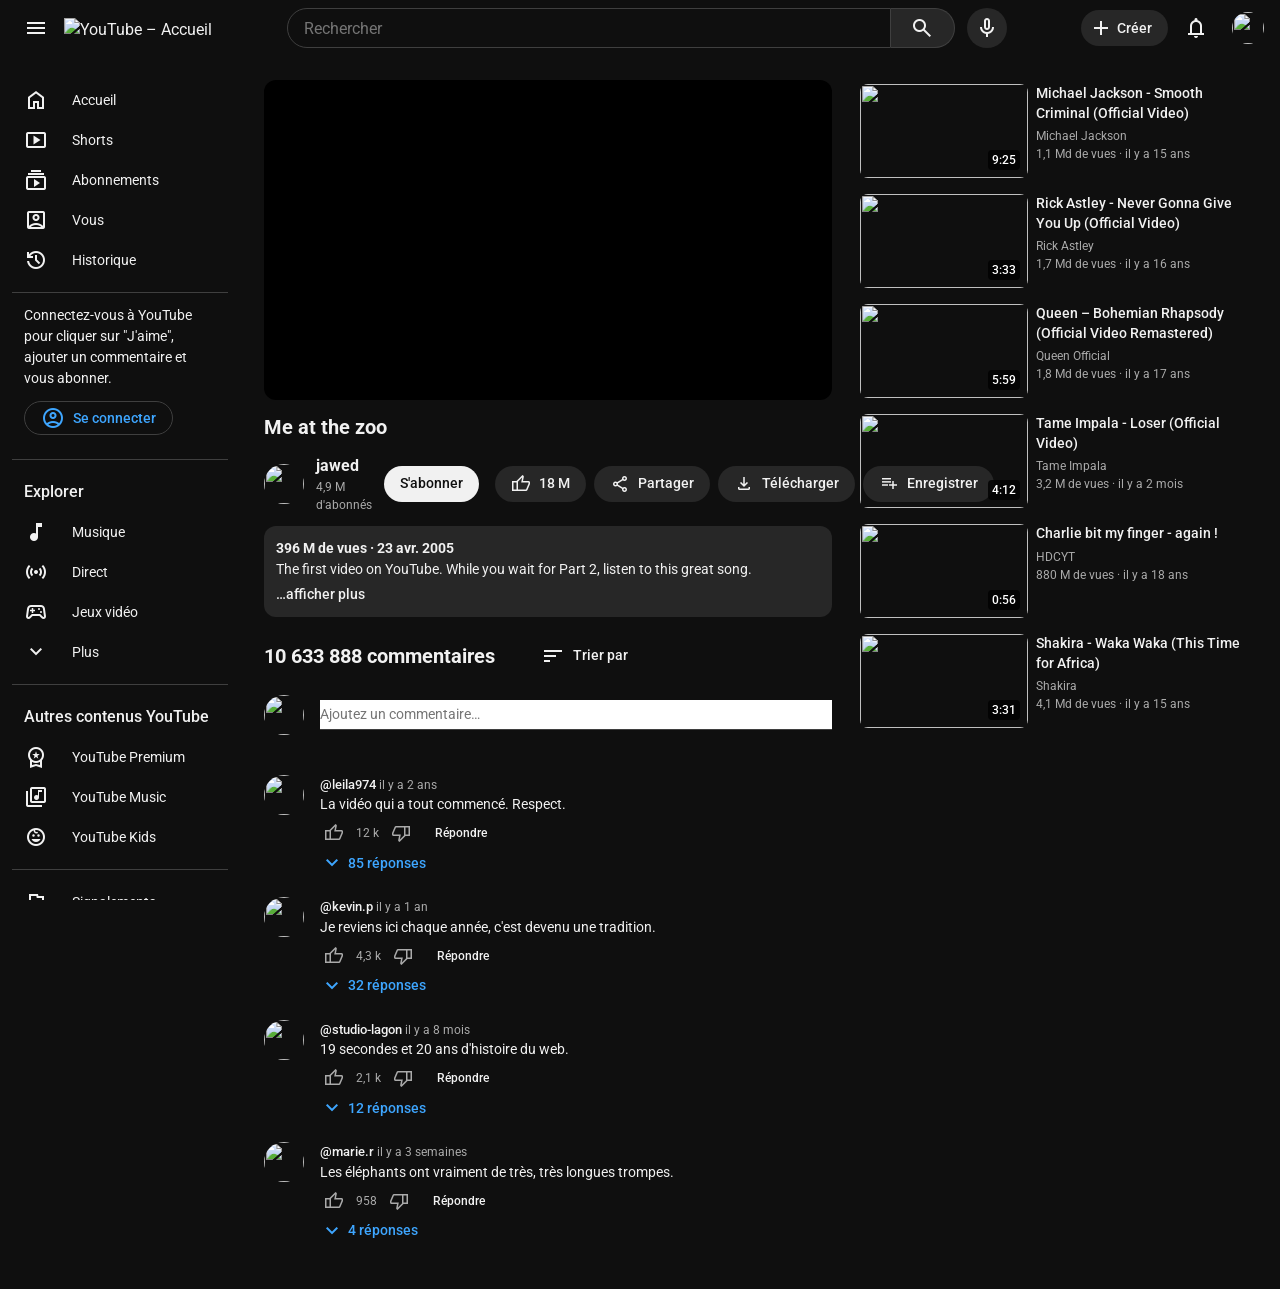
==== video.html @ 302a07e4 "Merge branch 'main' of https://github.com/samgnthr/youtube-clone-responsive" ====
<!doctype html>
<html lang="fr">
  <head>
    <meta charset="UTF-8" />
    <!-- Indispensable pour le responsive : sans cette ligne, le téléphone affiche la page
         comme un ordinateur, en tout petit, et les media queries ne servent à rien. -->
    <meta name="viewport" content="width=device-width, initial-scale=1.0" />
    <title>Me at the zoo – YouTube</title>
    <!-- Tout vient d'Internet (CDN) : pas de dossier img/, fonts/ ou media/ dans ce dépôt -->
    <link rel="icon" href="https://www.youtube.com/favicon.ico" />
    <!-- Icônes Material Symbols (Google) : on écrit le NOM de l'icône dans un <span> -->
    <link rel="stylesheet" href="https://fonts.googleapis.com/css2?family=Material+Symbols+Outlined:opsz,wght,FILL,GRAD@20..48,400,0..1,0&amp;display=block" />
    <link rel="stylesheet" href="css/style.css" />
    <!-- Le seul fichier JavaScript : defer = il attend que la page soit lue avant de s'exécuter -->
    <script src="js/script.js" defer></script>
  </head>

  <body>
    <!-- ===== HEADER : 3 groupes en flexbox ===== -->
    <header class="banner">
      <!-- Groupe gauche : menu + logo -->
      <div class="banner-start">
        <button class="icon-btn btn-menu" type="button" aria-label="Menu" aria-controls="sidebar" aria-expanded="true">
          <span class="material-symbols-outlined" aria-hidden="true">menu</span>
        </button>
        <a href="index.html" class="logo">
          <img src="https://upload.wikimedia.org/wikipedia/commons/b/b8/YouTube_Logo_2017.svg" alt="YouTube – Accueil" />
        </a>
      </div>

      <!-- Groupe central : recherche + micro -->
      <div class="banner-center">
        <form class="search" action="#" role="search">
          <input class="search-input" type="search" name="q" placeholder="Rechercher" aria-label="Rechercher" />
          <button class="search-btn" type="submit" aria-label="Lancer la recherche">
            <span class="material-symbols-outlined" aria-hidden="true">search</span>
          </button>
        </form>
        <button class="icon-btn icon-btn-grey" type="button" aria-label="Recherche vocale">
          <span class="material-symbols-outlined" aria-hidden="true">mic</span>
        </button>
      </div>

      <!-- Groupe droit : loupe seule (cachée sur ordinateur), créer, notifications, avatar -->
      <div class="banner-end">
        <!-- Ce bouton ne sert qu'au téléphone : il est caché sur ordinateur (voir .search-mobile dans le CSS) -->
        <button class="icon-btn search-mobile" type="button" aria-label="Rechercher">
          <span class="material-symbols-outlined" aria-hidden="true">search</span>
        </button>
        <button class="btn-create" type="button">
          <span class="material-symbols-outlined" aria-hidden="true">add</span>
          <span>Créer</span>
        </button>
        <button class="icon-btn" type="button" aria-label="Notifications">
          <span class="material-symbols-outlined" aria-hidden="true">notifications</span>
        </button>
        <a href="#" class="avatar-link" aria-label="Mon compte">
          <img class="avatar avatar-small" src="https://ui-avatars.com/api/?name=Moi&amp;background=random&amp;color=fff&amp;size=72" alt="" />
        </a>
      </div>
    </header>

    <div id="page">
      <!-- ===== NAVIGATION LATÉRALE ===== -->
      <aside class="sidebar" id="sidebar">
        <nav aria-label="Navigation principale">
          <section>
            <div class="items">
              <a href="#">
                <span class="material-symbols-outlined" aria-hidden="true">home</span>
                <span>Accueil</span>
              </a>
              <a href="#">
                <span class="material-symbols-outlined" aria-hidden="true">smart_display</span>
                <span>Shorts</span>
              </a>
              <a href="#">
                <span class="material-symbols-outlined" aria-hidden="true">subscriptions</span>
                <span>Abonnements</span>
              </a>
              <a href="#">
                <span class="material-symbols-outlined" aria-hidden="true">account_box</span>
                <span>Vous</span>
              </a>
              <a href="#">
                <span class="material-symbols-outlined" aria-hidden="true">history</span>
                <span>Historique</span>
              </a>
            </div>
          </section>

          <section>
            <p>
              Connectez-vous à YouTube pour cliquer sur "J'aime", ajouter un
              commentaire et vous abonner.
            </p>
            <a href="#" class="se-connecter">
              <span class="material-symbols-outlined" aria-hidden="true">account_circle</span>
              <span>Se connecter</span>
            </a>
          </section>

          <section>
            <h2>Explorer</h2>
            <div class="items">
              <a href="#">
                <span class="material-symbols-outlined" aria-hidden="true">music_note</span>
                <span>Musique</span>
              </a>
              <a href="#">
                <span class="material-symbols-outlined" aria-hidden="true">sensors</span>
                <span>Direct</span>
              </a>
              <a href="#">
                <span class="material-symbols-outlined" aria-hidden="true">sports_esports</span>
                <span>Jeux vidéo</span>
              </a>
              <a href="#">
                <span class="material-symbols-outlined" aria-hidden="true">expand_more</span>
                <span>Plus</span>
              </a>
            </div>
          </section>

          <section>
            <h2>Autres contenus YouTube</h2>
            <div class="items">
              <a href="#">
                <span class="material-symbols-outlined" aria-hidden="true">workspace_premium</span>
                <span>YouTube Premium</span>
              </a>
              <a href="#">
                <span class="material-symbols-outlined" aria-hidden="true">library_music</span>
                <span>YouTube Music</span>
              </a>
              <a href="#">
                <span class="material-symbols-outlined" aria-hidden="true">child_care</span>
                <span>YouTube Kids</span>
              </a>
            </div>
          </section>

          <section>
            <div class="items">
              <a href="#">
                <span class="material-symbols-outlined" aria-hidden="true">flag</span>
                <span>Signalements</span>
              </a>
            </div>
          </section>
        </nav>

        <!-- Footer DANS la sidebar -->
        <footer>
          <nav aria-label="Liens de pied de page">
            <div id="links-primary">
              <a href="#">Présentation</a>
              <a href="#">Presse</a>
              <a href="#">Droits d'auteur</a>
              <a href="#">Nous contacter</a>
              <a href="#">Créateurs</a>
              <a href="#">Publicité</a>
              <a href="#">Développeurs</a>
            </div>
            <div id="links-secondary">
              <a href="#">Conditions d'utilisation</a>
              <a href="#">Confidentialité</a>
              <a href="#">Règles et sécurité</a>
              <a href="#">Premiers pas sur YouTube</a>
              <a href="#">Tester de nouvelles fonctionnalités</a>
            </div>
          </nav>
          <p id="copyright">
            <small>© 2026 Google LLC · Clone réalisé pour un exercice.</small>
          </p>
        </footer>
      </aside>

      <!-- ===== PAGE VIDÉO : 2 colonnes (fiches V1 et V3) ===== -->
      <main class="page-video">

        <!-- Colonne principale -->
        <div class="lecteur">
          <!-- Le lecteur YouTube intégré (Partager › Intégrer) : rien à stocker dans le dépôt -->
          <div class="video-cadre">
            <iframe src="https://www.youtube.com/embed/jNQXAC9IVRw" title="Me at the zoo"
                    allow="accelerometer; autoplay; clipboard-write; encrypted-media; gyroscope; picture-in-picture"
                    allowfullscreen></iframe>
          </div>

          <h1>Me at the zoo</h1>

          <!-- Ligne de la chaîne : chaîne à gauche, boutons à droite -->
          <div class="chaine">
            <div class="chaine-gauche">
              <img class="avatar avatar-chaine" src="https://ui-avatars.com/api/?name=jawed&amp;background=random&amp;color=fff&amp;size=72" alt="" />
              <div class="chaine-nom">
                <p><b>jawed</b></p>
                <p class="abonnes">4,9 M d'abonnés</p>
              </div>
              <button class="btn-abonner" type="button">S'abonner</button>
            </div>
            <div class="chaine-actions">
              <button class="btn-pill" type="button"><span class="material-symbols-outlined" aria-hidden="true">thumb_up</span> <span>18 M</span></button>
              <button class="btn-pill" type="button"><span class="material-symbols-outlined" aria-hidden="true">share</span> <span>Partager</span></button>
              <button class="btn-pill" type="button"><span class="material-symbols-outlined" aria-hidden="true">download</span> <span>Télécharger</span></button>
              <button class="btn-pill" type="button"><span class="material-symbols-outlined" aria-hidden="true">playlist_add</span> <span>Enregistrer</span></button>
            </div>
          </div>

          <!-- Description -->
          <div class="description">
            <p><b>396 M de vues · 23 avr. 2005</b></p>
            <p>The first video on YouTube. While you wait for Part 2, listen to this great song.</p>
            <!-- Texte caché tant qu'on n'a pas cliqué sur « …afficher plus » (voir js/script.js) -->
            <p class="description-suite">Vidéo mise en ligne le 23 avril 2005 par Jawed Karim, l'un des trois fondateurs de YouTube. Tournée au zoo de San Diego, elle dure 19 secondes.</p>
            <button class="afficher-plus" type="button" aria-expanded="false">…afficher plus</button>
          </div>

          <!-- ===== COMMENTAIRES (fiche V2) ===== -->
          <section class="commentaires">
            <div class="commentaires-entete">
              <h2>10 633 888 commentaires</h2>
              <button class="btn-trier" type="button"><span class="material-symbols-outlined" aria-hidden="true">sort</span> <span>Trier par</span></button>
            </div>

            <div class="ajouter-commentaire">
              <img class="avatar avatar-commentaire" src="https://ui-avatars.com/api/?name=Moi&amp;background=random&amp;color=fff&amp;size=72" alt="" />
              <input type="text" placeholder="Ajoutez un commentaire…" aria-label="Ajouter un commentaire" />
            </div>

            <article class="commentaire">
              <img class="avatar avatar-commentaire" src="https://ui-avatars.com/api/?name=leila974&amp;background=random&amp;color=fff&amp;size=72" alt="" />
              <div class="commentaire-texte">
                <p class="commentaire-auteur">@leila974 <span>il y a 2 ans</span></p>
                <p>La vidéo qui a tout commencé. Respect.</p>
                <div class="commentaire-actions">
                  <button type="button" aria-label="J'aime ce commentaire"><span class="material-symbols-outlined" aria-hidden="true">thumb_up</span></button>
                  <span>12 k</span>
                  <button type="button" aria-label="Je n'aime pas ce commentaire"><span class="material-symbols-outlined" aria-hidden="true">thumb_down</span></button>
                  <button type="button" class="btn-repondre">Répondre</button>
                </div>
                <a href="#" class="reponses"><span class="material-symbols-outlined" aria-hidden="true">expand_more</span> 85 réponses</a>
              </div>
            </article>
            <article class="commentaire">
              <img class="avatar avatar-commentaire" src="https://ui-avatars.com/api/?name=kevin.p&amp;background=random&amp;color=fff&amp;size=72" alt="" />
              <div class="commentaire-texte">
                <p class="commentaire-auteur">@kevin.p <span>il y a 1 an</span></p>
                <p>Je reviens ici chaque année, c'est devenu une tradition.</p>
                <div class="commentaire-actions">
                  <button type="button" aria-label="J'aime ce commentaire"><span class="material-symbols-outlined" aria-hidden="true">thumb_up</span></button>
                  <span>4,3 k</span>
                  <button type="button" aria-label="Je n'aime pas ce commentaire"><span class="material-symbols-outlined" aria-hidden="true">thumb_down</span></button>
                  <button type="button" class="btn-repondre">Répondre</button>
                </div>
                <a href="#" class="reponses"><span class="material-symbols-outlined" aria-hidden="true">expand_more</span> 32 réponses</a>
              </div>
            </article>
            <article class="commentaire">
              <img class="avatar avatar-commentaire" src="https://ui-avatars.com/api/?name=studio-lagon&amp;background=random&amp;color=fff&amp;size=72" alt="" />
              <div class="commentaire-texte">
                <p class="commentaire-auteur">@studio-lagon <span>il y a 8 mois</span></p>
                <p>19 secondes et 20 ans d'histoire du web.</p>
                <div class="commentaire-actions">
                  <button type="button" aria-label="J'aime ce commentaire"><span class="material-symbols-outlined" aria-hidden="true">thumb_up</span></button>
                  <span>2,1 k</span>
                  <button type="button" aria-label="Je n'aime pas ce commentaire"><span class="material-symbols-outlined" aria-hidden="true">thumb_down</span></button>
                  <button type="button" class="btn-repondre">Répondre</button>
                </div>
                <a href="#" class="reponses"><span class="material-symbols-outlined" aria-hidden="true">expand_more</span> 12 réponses</a>
              </div>
            </article>
            <article class="commentaire">
              <img class="avatar avatar-commentaire" src="https://ui-avatars.com/api/?name=marie.r&amp;background=random&amp;color=fff&amp;size=72" alt="" />
              <div class="commentaire-texte">
                <p class="commentaire-auteur">@marie.r <span>il y a 3 semaines</span></p>
                <p>Les éléphants ont vraiment de très, très longues trompes.</p>
                <div class="commentaire-actions">
                  <button type="button" aria-label="J'aime ce commentaire"><span class="material-symbols-outlined" aria-hidden="true">thumb_up</span></button>
                  <span>958</span>
                  <button type="button" aria-label="Je n'aime pas ce commentaire"><span class="material-symbols-outlined" aria-hidden="true">thumb_down</span></button>
                  <button type="button" class="btn-repondre">Répondre</button>
                </div>
                <a href="#" class="reponses"><span class="material-symbols-outlined" aria-hidden="true">expand_more</span> 4 réponses</a>
              </div>
            </article>
          </section>
        </div>

        <!-- ===== SUGGESTIONS (fiche V3) ===== -->
        <aside class="suggestions" aria-label="Vidéos suggérées">
          <a class="suggestion" href="video.html">
            <span class="miniature">
              <img src="https://i.ytimg.com/vi/h_D3VFfhvs4/mqdefault.jpg" alt="" />
              <span class="duree">9:25</span>
            </span>
            <span class="suggestion-texte">
              <span class="suggestion-titre">Michael Jackson - Smooth Criminal (Official Video)</span>
              <span>Michael Jackson</span>
              <span>1,1 Md de vues · il y a 15 ans</span>
            </span>
          </a>
          <a class="suggestion" href="video.html">
            <span class="miniature">
              <img src="https://i.ytimg.com/vi/dQw4w9WgXcQ/mqdefault.jpg" alt="" />
              <span class="duree">3:33</span>
            </span>
            <span class="suggestion-texte">
              <span class="suggestion-titre">Rick Astley - Never Gonna Give You Up (Official Video)</span>
              <span>Rick Astley</span>
              <span>1,7 Md de vues · il y a 16 ans</span>
            </span>
          </a>
          <a class="suggestion" href="video.html">
            <span class="miniature">
              <img src="https://i.ytimg.com/vi/fJ9rUzIMcZQ/mqdefault.jpg" alt="" />
              <span class="duree">5:59</span>
            </span>
            <span class="suggestion-texte">
              <span class="suggestion-titre">Queen – Bohemian Rhapsody (Official Video Remastered)</span>
              <span>Queen Official</span>
              <span>1,8 Md de vues · il y a 17 ans</span>
            </span>
          </a>
          <a class="suggestion" href="video.html">
            <span class="miniature">
              <img src="https://i.ytimg.com/vi/s3a4OQR-10M/mqdefault.jpg" alt="" />
              <span class="duree">4:12</span>
            </span>
            <span class="suggestion-texte">
              <span class="suggestion-titre">Tame Impala - Loser (Official Video)</span>
              <span>Tame Impala</span>
              <span>3,2 M de vues · il y a 2 mois</span>
            </span>
          </a>
          <a class="suggestion" href="video.html">
            <span class="miniature">
              <img src="https://i.ytimg.com/vi/_OBlgSz8sSM/mqdefault.jpg" alt="" />
              <span class="duree">0:56</span>
            </span>
            <span class="suggestion-texte">
              <span class="suggestion-titre">Charlie bit my finger - again !</span>
              <span>HDCYT</span>
              <span>880 M de vues · il y a 18 ans</span>
            </span>
          </a>
          <a class="suggestion" href="video.html">
            <span class="miniature">
              <img src="https://i.ytimg.com/vi/pRpeEdMmmQ0/mqdefault.jpg" alt="" />
              <span class="duree">3:31</span>
            </span>
            <span class="suggestion-texte">
              <span class="suggestion-titre">Shakira - Waka Waka (This Time for Africa)</span>
              <span>Shakira</span>
              <span>4,1 Md de vues · il y a 15 ans</span>
            </span>
          </a>
        </aside>

      </main>
    </div>
  </body>
</html>
---- css/style.css ----
/* ==========================================================
   YouTube clone · style.css
   Version ORDINATEUR terminée (à partir de 1280 px de large).
   Rangé en 6 zones : on ajoute chaque règle dans la bonne zone.

   TON TRAVAIL : la zone 6 (tout en bas), les media queries.
   On ne touche presque pas aux zones 1 à 5 : on les SURCHARGE en zone 6.
   ========================================================== */


/* ===== 1. VARIABLES ===== */

/* Police Roboto chargée depuis Google Fonts.
   @import se met TOUT EN HAUT du fichier, avant toute règle : sinon il est ignoré. */
@import url("https://fonts.googleapis.com/css2?family=Roboto:wght@400;500;700&display=swap");

:root {
  /* Palette : thème sombre (équivalent officiel YouTube) */
  --color-bg: #0F0F0F;            /* fond principal (gris quasi noir, moins agressif que #000000) */
  --color-text: #F1F1F1;          /* texte principal (blanc cassé pour éviter la fatigue oculaire) */
  --color-muted: #AAAAAA;         /* texte secondaire : chaîne, vues, date */
  --color-primary: #FF0000;       /* rouge YouTube : inchangé */
  --color-accent: #3EA6FF;        /* bleu clair des liens « Se connecter » (plus lisible sur fond sombre) */
  --color-accent-light: #263850;  /* bleu nuit au survol de « Se connecter » */
  --color-hover: #272727;         /* fond au survol (et fond des boutons secondaires/pills) */
  --color-hover-dark: #3F3F3F;    /* fond au survol d'un bouton déjà gris */
  --color-border: #3F3F3F;        /* lignes de séparation (ou rgb(255 255 255 / 20%)) */
  --color-overlay: rgb(0 0 0 / 80%); /* noir transparent des pastilles de durée : inchangé */

  /* Espacements */
  --space-1: 4px;
  --space-2: 8px;
  --space-3: 12px;
  --space-4: 16px;
  --space-5: 24px;
  --space-6: 40px;

  /* Arrondis */
  --radius-sm: 4px;      /* pastille de durée */
  --radius-md: 8px;      /* boutons de filtre, liens de la sidebar */
  --radius-lg: 12px;     /* miniatures */
  --radius-pill: 40px;   /* forme de pilule */

  /* Tailles relevées sur YouTube */
  --header-height: 56px;
  --sidebar-width: 240px;
  --avatar-size: 36px;
  --suggestions-width: 400px;
}


/* ===== 2. RESET ===== */

* {
  box-sizing: border-box;  /* la largeur écrite inclut le padding et la bordure */
}

body, h1, h2, h3, p {
  margin: 0;               /* enlève les marges que le navigateur ajoute tout seul */
}

img {
  display: block;          /* plus d'espace vide sous les images */
  max-width: 100%;         /* une image ne déborde jamais de son parent */
}

button {
  font: inherit;           /* les boutons prennent la police du site */
  color: inherit;
  border: none;
  background-color: transparent;
  cursor: pointer;
}

a {
  color: inherit;          /* même couleur que le texte autour */
  text-decoration: none;
}


/* ===== 3. BASE ===== */

body {
  font-family: "Roboto", Arial, sans-serif;
  font-size: 1rem;         /* 16px */
  line-height: 1.5;        /* interligne confortable */
  color: var(--color-text);
  background-color: var(--color-bg);
  padding-top: var(--header-height); /* le header est fixe : on lui laisse sa place */
}

h1 { font-size: 1.25rem; } /* 20px */
h2 { font-size: 1.25rem; } /* 20px */
h3 { font-size: 1rem; }    /* 16px : les titres YouTube sont petits */

/* Toujours voir où on est au clavier (touche Tab) */
a:focus-visible,
button:focus-visible,
input:focus-visible {
  outline: 1px solid var(--color-accent);
}

/* Les icônes Material Symbols : une icône = un mot écrit dans un <span>.
   Elles se règlent comme du TEXTE : font-size pour la taille, color pour la couleur. */
.material-symbols-outlined {
  font-size: 24px;
  line-height: 1;
}

/* Texte caché à l'écran mais lu par les lecteurs d'écran (le h1 de l'accueil) */
.visually-hidden {
  position: absolute;
  width: 1px;
  height: 1px;
  overflow: hidden;
  clip-path: inset(50%);
  white-space: nowrap;
}


/* ===== 4. MISE EN PAGE ===== */

/* --- Header fixe, 3 groupes --- */
.banner {
  position: fixed;
  top: 0;
  left: 0;
  width: 100%;
  height: var(--header-height);
  display: flex;
  justify-content: space-between;
  align-items: center;
  gap: var(--space-4);
  padding: 0 var(--space-4);
  background-color: var(--color-bg);
  z-index: 10;             /* reste au-dessus du contenu quand on défile */
}

.banner-start,
.banner-end {
  display: flex;
  align-items: center;
  gap: var(--space-2);
}

.banner-center {
  display: flex;
  align-items: center;
  gap: var(--space-3);
  flex: 1;                 /* prend la place libre au milieu */
  max-width: 720px;
}

/* --- #page met la sidebar et le main côte à côte --- */
#page {
  display: flex;
}

.sidebar {
  width: var(--sidebar-width);
  flex-shrink: 0;          /* ne rétrécit jamais */
  position: sticky;        /* reste en place quand on fait défiler les vidéos */
  top: var(--header-height);
  height: calc(100vh - var(--header-height));
  overflow-y: auto;        /* défile toute seule si elle est trop longue */
  padding: var(--space-3);
}

main {
  flex: 1;                 /* prend toute la place qui reste */
  min-width: 0;            /* autorise le main à rétrécir (sinon les filtres le font déborder) */
  padding: var(--space-5);
}

/* --- Page vidéo : lecteur + suggestions côte à côte (fiche V3) --- */
.page-video {
  display: flex;
  gap: var(--space-5);
}

.lecteur {
  flex: 1;                 /* c'est le lecteur qui s'adapte */
  min-width: 0;
}

.suggestions {
  width: var(--suggestions-width);
  flex-shrink: 0;          /* la colonne de droite ne rétrécit jamais */
  display: flex;
  flex-direction: column;
  gap: var(--space-2);
}


/* ===== 5. COMPOSANTS ===== */

/* --- Boutons ronds (menu, micro, notifications, 3 points) --- */
.icon-btn {
  width: 40px;
  height: 40px;
  display: flex;
  justify-content: center;
  align-items: center;
  flex-shrink: 0;
  border-radius: 50%;      /* carré 40 × 40 → rond */
}

.icon-btn:hover {
  background-color: var(--color-hover);
}

.icon-btn-grey {
  background-color: var(--color-hover);
}

.icon-btn-grey:hover {
  background-color: var(--color-hover-dark);
}

/* --- Logo --- */
.logo img {
  height: 20px;            /* une seule dimension : pas de déformation */
}

/* --- Barre de recherche --- */
.search {
  display: flex;
  flex: 1;
}

.search-input {
  flex: 1;                 /* le champ prend la place à côté du bouton */
  min-width: 0;
  height: 40px;
  padding: 0 var(--space-4);
  border: 1px solid var(--color-border);
  border-radius: var(--radius-pill) 0 0 var(--radius-pill); /* arrondi à gauche */
  background-color: var(--color-bg);
  color: var(--color-text);
  font: inherit;
}

.search-btn {
  width: 64px;
  height: 40px;
  display: flex;
  justify-content: center;
  align-items: center;
  border: 1px solid var(--color-border);
  border-left: none;
  border-radius: 0 var(--radius-pill) var(--radius-pill) 0; /* arrondi à droite */
  background-color: var(--color-hover);
  color: var(--color-text);
}

.search-btn:hover {
  background-color: var(--color-hover-dark);
}

/* La loupe seule ne sert qu'au téléphone : cachée sur ordinateur */
.search-mobile {
  display: none;
}

/* --- Bouton « Créer » --- */
.btn-create {
  display: flex;
  align-items: center;
  gap: var(--space-1);
  height: 36px;
  padding: 0 var(--space-4) 0 var(--space-2);
  border-radius: var(--radius-pill);
  background-color: var(--color-hover);
  font-size: 0.875rem;
  font-weight: 500;
}

.btn-create:hover {
  background-color: var(--color-hover-dark);
}

/* --- Avatars : images rondes --- */
.avatar {
  width: var(--avatar-size);
  height: var(--avatar-size);
  border-radius: 50%;
  object-fit: cover;       /* remplit le rond sans s'écraser */
  flex-shrink: 0;
}

.avatar-small {
  width: 32px;
  height: 32px;
}

.avatar-link {
  display: block;
  margin-left: var(--space-2);
}

/* --- Sidebar --- */
.sidebar section {
  padding: var(--space-3) 0;
  border-bottom: 1px solid var(--color-border);
}

.sidebar h2 {
  padding: var(--space-2) var(--space-3);
  font-size: 1rem;
  font-weight: 500;
}

.sidebar p {
  padding: 0 var(--space-3);
  font-size: 0.875rem;     /* 14px */
}

.items a {
  display: flex;
  align-items: center;
  gap: var(--space-5);
  padding: var(--space-2) var(--space-3);
  border-radius: var(--radius-md);
  font-size: 0.875rem;
}

.items a:hover,
.items a:focus-visible {
  background-color: var(--color-hover);
}

/* Lien « Se connecter » en forme de pilule */
.se-connecter {
  display: inline-flex;
  align-items: center;
  gap: var(--space-2);
  margin: var(--space-3);
  padding: var(--space-1) var(--space-4);
  border: 1px solid var(--color-border);
  border-radius: var(--radius-pill);
  color: var(--color-accent);
  font-weight: 500;
  font-size: 0.875rem;
}

.se-connecter:hover,
.se-connecter:focus-visible {
  background-color: var(--color-accent-light);
}

/* Footer de la sidebar */
.sidebar footer {
  padding: var(--space-4) var(--space-3);
  font-size: 0.75rem;      /* 12px */
  color: var(--color-muted);
}

#links-primary,
#links-secondary {
  display: flex;
  flex-wrap: wrap;         /* les liens passent à la ligne */
  gap: var(--space-1) var(--space-2);
  margin-bottom: var(--space-3);
}

.sidebar footer a:hover,
.sidebar footer a:focus-visible {
  text-decoration: underline;
}

/* --- Filtres (fiche A1) --- */
.filtres {
  display: flex;
  align-items: center;
  gap: var(--space-3);
  overflow-x: auto;        /* trop de boutons ? la barre défile à l'horizontale */
  margin-bottom: var(--space-5);
}

.filtres::-webkit-scrollbar {
  display: none;           /* cache la barre de défilement */
}

.filtres button {
  flex-shrink: 0;          /* un bouton ne rétrécit jamais */
  padding: 6px var(--space-3);
  border-radius: var(--radius-md);
  background-color: var(--color-hover);
  font-size: 0.875rem;
  font-weight: 500;
  white-space: nowrap;     /* « Jeux vidéo » reste sur une ligne */
}

.filtres button:hover,
.filtres button:focus-visible {
  background-color: var(--color-hover-dark);
}

/* Le bouton sélectionné : on inverse les couleurs */
.filtres button.active {
  background-color: var(--color-text);
  color: var(--color-bg);
}

/* La flèche au bout de la barre est un bouton rond, pas un filtre */
.filtres .filtres-suite {
  padding: 0;
  border-radius: 50%;
  background-color: transparent;
}

/* --- Grille de vidéos (fiche A2) : flexbox + flex-wrap, pas de CSS Grid --- */
.videos {
  display: flex;
  flex-wrap: wrap;         /* les cartes passent à la ligne */
  gap: var(--space-6) var(--space-4); /* 40px entre les lignes · 16px entre les colonnes */
}

/* --- Une carte vidéo --- */
.video-card {
  /* 3 cartes par ligne : (largeur - 2 écarts) / 3 */
  width: calc((100% - 2 * var(--space-4)) / 3);
}

/* La miniature : un lien qui sert de repère aux pastilles (position: relative) */
.miniature {
  position: relative;
  display: block;
}

.miniature img {
  width: 100%;
  aspect-ratio: 16 / 9;
  object-fit: cover;       /* recadre l'image si elle n'est pas pile en 16/9 */
  border-radius: var(--radius-lg);
}

/* La pastille de durée, posée par-dessus la miniature */
.duree {
  position: absolute;
  right: var(--space-2);
  bottom: var(--space-2);
  padding: 1px var(--space-1);
  border-radius: var(--radius-sm);
  background-color: var(--color-overlay);
  color: #FFFFFF;
  font-size: 0.75rem;
  font-weight: 500;
}

/* .video-infos : avatar, texte et 3 points sur une ligne */
.video-infos {
  display: flex;
  align-items: flex-start;
  gap: var(--space-3);
  margin-top: var(--space-3);
}

.video-texte {
  flex: 1;                 /* le texte prend la place entre l'avatar et les 3 points */
  min-width: 0;
}

.video-texte h3 {
  font-weight: 500;
  line-height: 1.4;
  margin-bottom: var(--space-1);
}

.video-texte p {
  color: var(--color-muted);
  font-size: 0.875rem;
}

/* Les 3 points n'apparaissent qu'au survol de la carte */
.btn-3-points {
  opacity: 0;
}

.video-card:hover .btn-3-points,
.btn-3-points:focus-visible {
  opacity: 1;
}

/* --- Carte sponsorisée (fiche A4) : on ne corrige que ce qui change --- */
.sponsorisee .fleche {
  position: absolute;
  right: var(--space-2);
  bottom: var(--space-2);
  display: flex;
  padding: 2px;
  border-radius: var(--radius-sm);
  background-color: var(--color-overlay);
  color: #FFFFFF;
}

.sponsorisee .description-pub {
  display: -webkit-box;    /* coupe le texte après 2 lignes avec « … » */
  -webkit-line-clamp: 2;
  -webkit-box-orient: vertical;
  overflow: hidden;
}

.sponsorisee .mention-pub {
  margin-top: var(--space-1);
  color: var(--color-text);
  font-size: 0.75rem;
}

/* --- Section Shorts (fiche A3) --- */
.shorts {
  margin: var(--space-6) 0;
  padding: var(--space-4) 0;
  border-top: 1px solid var(--color-border);
  border-bottom: 1px solid var(--color-border);
}

.shorts-entete {
  display: flex;
  align-items: center;
  gap: var(--space-2);
  margin-bottom: var(--space-4);
}

.logo-shorts {
  color: var(--color-primary);
  font-variation-settings: "FILL" 1; /* icône pleine au lieu de contour */
}

.shorts-liste {
  display: flex;           /* toutes les cartes sur UNE ligne */
  gap: var(--space-4);
  overflow-x: auto;        /* la 6e carte sort de l'écran au lieu de casser la ligne */
}

.short-card {
  width: 210px;
  flex-shrink: 0;
}

.short-card .miniature img {
  aspect-ratio: 9 / 16;    /* format vertical */
}

.short-texte {
  margin-top: var(--space-2);
}

.short-texte h3 {
  font-size: 0.875rem;
  font-weight: 500;
  line-height: 1.4;
}

.short-texte p {
  color: var(--color-muted);
  font-size: 0.75rem;
}

/* --- Lecteur (fiche V1) : l'iframe garde le format 16/9 --- */
.video-cadre iframe {
  display: block;
  width: 100%;
  aspect-ratio: 16 / 9;
  height: auto;
  border: 0;
  border-radius: var(--radius-lg);
  background-color: #000000;
}

.lecteur h1 {
  margin-top: var(--space-3);
  font-weight: 700;
}

/* Ligne de la chaîne : chaîne à gauche, boutons à droite */
.chaine {
  display: flex;
  justify-content: space-between;
  align-items: center;
  gap: var(--space-4);
  margin-top: var(--space-3);
}

.chaine-gauche,
.chaine-actions {
  display: flex;
  align-items: center;
  gap: var(--space-3);
}

.chaine-actions {
  gap: var(--space-2);
}

.avatar-chaine {
  width: 40px;
  height: 40px;
}

.abonnes {
  color: var(--color-muted);
  font-size: 0.75rem;
}

.btn-abonner {
  height: 36px;
  padding: 0 var(--space-4);
  border-radius: var(--radius-pill);
  background-color: var(--color-text);
  color: var(--color-bg);
  font-size: 0.875rem;
  font-weight: 500;
  white-space: nowrap;
}

.btn-abonner:hover {
  background-color: #272727;
}

/* Boutons en pilule : J'aime, Partager, Télécharger, Enregistrer */
.btn-pill {
  display: flex;
  align-items: center;
  gap: var(--space-2);
  height: 36px;
  padding: 0 var(--space-4);
  border-radius: var(--radius-pill);
  background-color: var(--color-hover);
  font-size: 0.875rem;
  font-weight: 500;
  white-space: nowrap;
}

.btn-pill:hover {
  background-color: var(--color-hover-dark);
}

.btn-pill .material-symbols-outlined {
  font-size: 20px;
}

/* Description sur fond gris */
.description {
  margin-top: var(--space-3);
  padding: var(--space-3);
  border-radius: var(--radius-lg);
  background-color: var(--color-hover);
  font-size: 0.875rem;
}

.afficher-plus {
  margin-top: var(--space-1);
  padding: 0;
  font-weight: 500;
}

/* --- Commentaires (fiche V2) --- */
.commentaires {
  margin-top: var(--space-5);
}

.commentaires-entete {
  display: flex;
  align-items: center;
  gap: var(--space-6);
  margin-bottom: var(--space-5);
}

.btn-trier {
  display: flex;
  align-items: center;
  gap: var(--space-2);
  font-size: 0.875rem;
  font-weight: 500;
}

/* La ligne pour écrire : avatar + champ qui prend toute la place */
.ajouter-commentaire {
  display: flex;
  align-items: center;
  gap: var(--space-4);
  margin-bottom: var(--space-6);
}

.ajouter-commentaire input {
  flex: 1;
  min-width: 0;
  padding: var(--space-1) 0;
  border: none;
  border-bottom: 1px solid var(--color-border);
  font: inherit;
  font-size: 0.875rem;
}

.avatar-commentaire {
  width: 40px;
  height: 40px;
}

/* Un commentaire : avatar à gauche, bloc texte à droite */
.commentaire {
  display: flex;
  align-items: flex-start; /* surtout pas center : le texte est plus haut que l'avatar */
  gap: var(--space-4);
  margin-bottom: var(--space-4);
  font-size: 0.875rem;
}

.commentaire-texte {
  flex: 1;
  min-width: 0;
}

.commentaire-auteur {
  font-size: 0.8125rem;    /* 13px */
  font-weight: 500;
}

.commentaire-auteur span {
  color: var(--color-muted);
  font-size: 0.75rem;
  font-weight: 400;
}

.commentaire-actions {
  display: flex;
  align-items: center;
  gap: var(--space-2);
  margin-top: var(--space-1);
  color: var(--color-muted);
  font-size: 0.75rem;
}

.commentaire-actions .material-symbols-outlined {
  font-size: 20px;
}

.commentaire-actions button {
  display: flex;
  padding: var(--space-1);
  border-radius: 50%;
}

.commentaire-actions .btn-repondre {
  padding: var(--space-1) var(--space-3);
  border-radius: var(--radius-pill);
  color: var(--color-text);
  font-weight: 500;
}

.commentaire-actions button:hover {
  background-color: var(--color-hover);
}

.reponses {
  display: inline-flex;
  align-items: center;
  gap: var(--space-1);
  margin-top: var(--space-1);
  color: var(--color-accent);
  font-weight: 500;
}

/* --- Suggestions (fiche V3) : tout le lien est cliquable --- */
.suggestion {
  display: flex;
  gap: var(--space-2);
  padding: var(--space-1);
  border-radius: var(--radius-md);
}

.suggestion:hover,
.suggestion:focus-visible {
  background-color: var(--color-hover);
}

.suggestion .miniature {
  width: 168px;            /* miniature fixe : on donne les 2 tailles */
  height: 94px;
  flex-shrink: 0;
}

.suggestion .miniature img {
  height: 100%;
  border-radius: var(--radius-md);
}

.suggestion-texte {
  display: flex;
  flex-direction: column;  /* titre, chaîne et vues les uns sous les autres */
  min-width: 0;
  color: var(--color-muted);
  font-size: 0.75rem;
}

.suggestion-titre {
  display: -webkit-box;   
  line-clamp: 2; /* titre coupé après 2 lignes */
  -webkit-line-clamp: 2;
  -webkit-box-orient: vertical;
  overflow: hidden;
  margin-bottom: var(--space-1);
  color: var(--color-text);
  font-size: 0.875rem;
  font-weight: 500;
  line-height: 1.4;
}


/* --- Interactions JavaScript (js/script.js) ---
   Le JS ajoute ou enlève une classe ; ici, ce que ça change SUR ORDINATEUR. */

/* Bouton menu ☰ : sur ordinateur, la sidebar « basculée » se cache */
body.sidebar-basculee .sidebar {
  display: none;
}

/* « …afficher plus » : la suite de la description n'apparaît qu'une fois ouverte */
.description-suite {
  display: none;
}

.description-ouverte .description-suite {
  display: block;
}


/* ===== 6. RESPONSIVE : À TOI DE JOUER ===== */

/* On part de l'ordinateur et on descend (desktop first) : max-width.
   Une media query ne réécrit QUE ce qui change à cette largeur.
   Garde cet ordre (de la plus grande largeur à la plus petite) :
   la règle écrite en dernier gagne. Toutes les consignes sont dans le README.

   Les classes ajoutées par js/script.js, à utiliser dans tes media queries :
   - body.sidebar-basculee .sidebar   → le bouton menu ☰ a été cliqué
   - .banner.recherche-ouverte        → la loupe seule a été cliquée (téléphone) */

/* --- Petit ordinateur / tablette à l'horizontale : 1024 px et moins --- */
@media (max-width: 1024px) {

}

/* --- Tablette : 768 px et moins --- */
@media (max-width: 768px) {

}

/* --- Téléphone : 480 px et moins --- */
@media (max-width: 480px) {

}
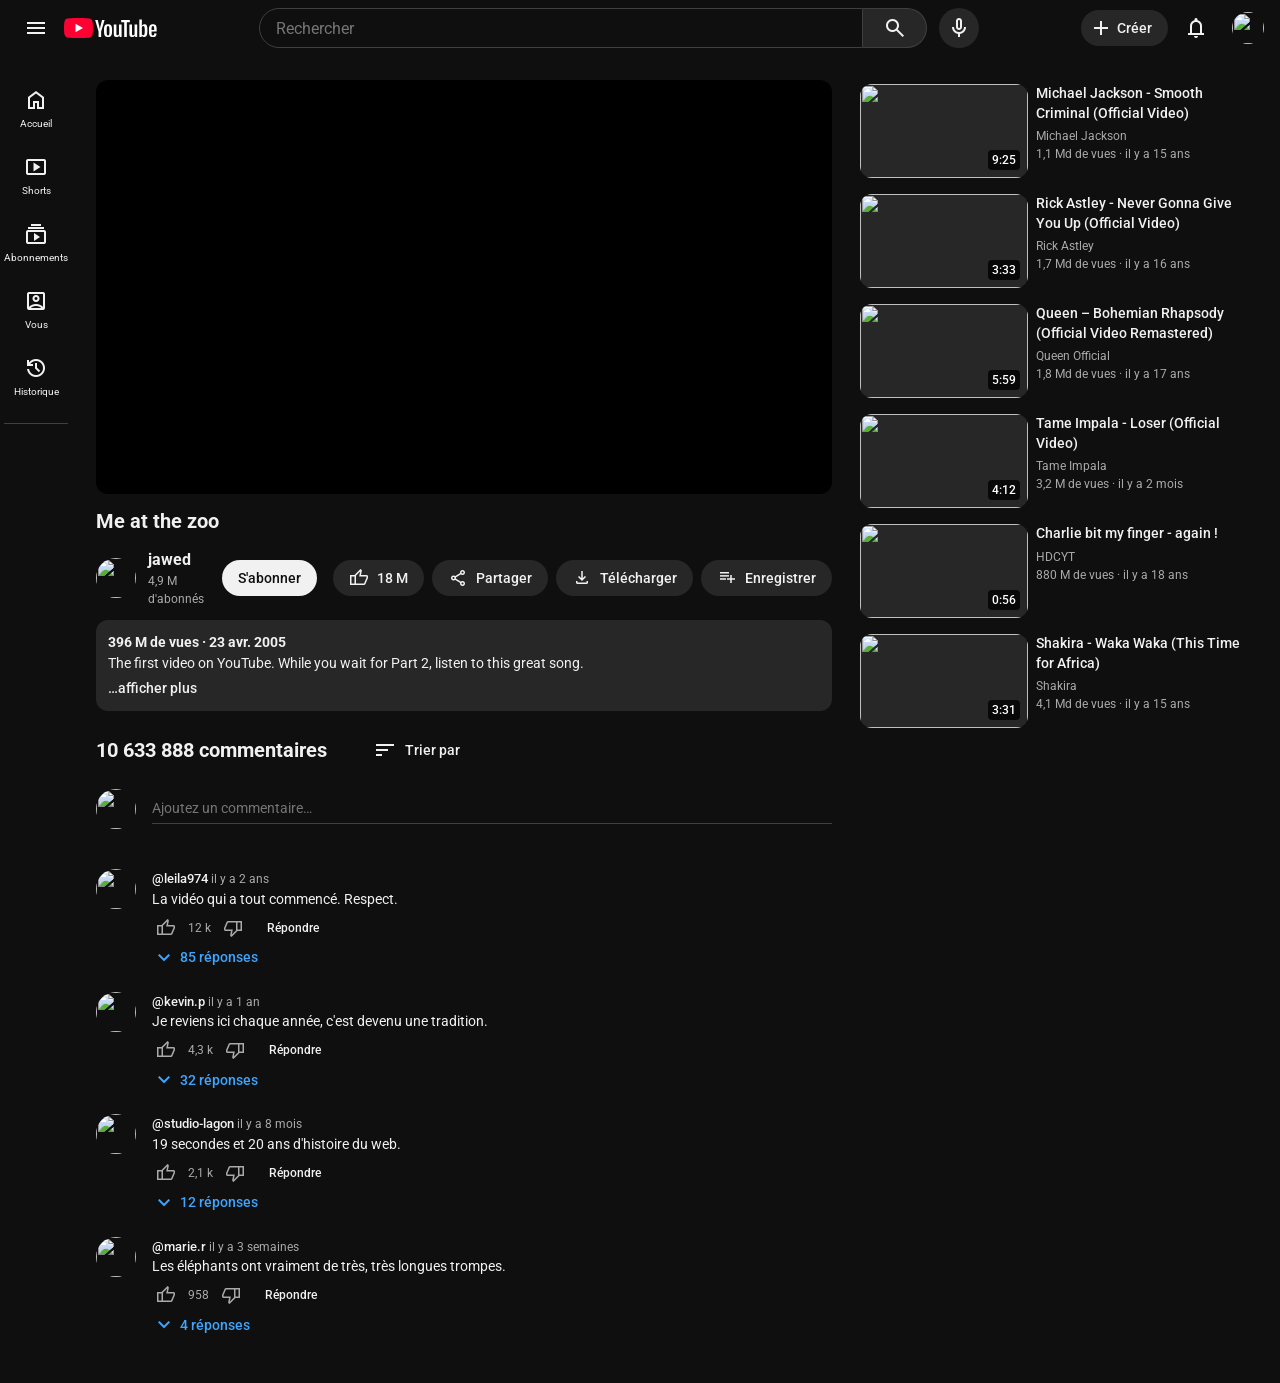
==== commit d8f13890: "devlog #2" ====
--- a/video.html
+++ b/video.html
@@ -15,7 +15,7 @@
     <script src="js/script.js" defer></script>
   </head>
 
-  <body>
+  <body class="page-lecteur">
     <!-- ===== HEADER : 3 groupes en flexbox ===== -->
     <header class="banner">
       <!-- Groupe gauche : menu + logo -->
@@ -24,7 +24,21 @@
           <span class="material-symbols-outlined" aria-hidden="true">menu</span>
         </button>
         <a href="index.html" class="logo">
-          <img src="https://upload.wikimedia.org/wikipedia/commons/b/b8/YouTube_Logo_2017.svg" alt="YouTube – Accueil" />
+          <svg xmlns="http://www.w3.org/2000/svg" id="yt-ringo2-svg_yt10" width="93" height="20" viewBox="0 0 93 20" focusable="false" aria-hidden="true" style="pointer-events: none; display: inherit; width: 100%; height: 100%;">
+            <g>
+              <path d="M14.4848 20C14.4848 20 23.5695 20 25.8229 19.4C27.0917 19.06 28.0459 18.08 28.3808 16.87C29 14.65 29 9.98 29 9.98C29 9.98 29 5.34 28.3808 3.14C28.0459 1.9 27.0917 0.94 25.8229 0.61C23.5695 0 14.4848 0 14.4848 0C14.4848 0 5.42037 0 3.17711 0.61C1.9286 0.94 0.954148 1.9 0.59888 3.14C0 5.34 0 9.98 0 9.98C0 9.98 0 14.65 0.59888 16.87C0.954148 18.08 1.9286 19.06 3.17711 19.4C5.42037 20 14.4848 20 14.4848 20Z" fill="#FF0033"></path>
+              <path d="M19 10L11.5 5.75V14.25L19 10Z" fill="white"></path>
+            </g>
+            <g id="youtube-paths_yt10">
+              <path fill="white" d="M37.1384 18.8999V13.4399L40.6084 2.09994H38.0184L36.6984 7.24994C36.3984 8.42994 36.1284 9.65994 35.9284 10.7999H35.7684C35.6584 9.79994 35.3384 8.48994 35.0184 7.22994L33.7384 2.09994H31.1484L34.5684 13.4399V18.8999H37.1384Z"></path>
+              <path fill="white" d="M44.1003 6.29994C41.0703 6.29994 40.0303 8.04994 40.0303 11.8199V13.6099C40.0303 16.9899 40.6803 19.1099 44.0403 19.1099C47.3503 19.1099 48.0603 17.0899 48.0603 13.6099V11.8199C48.0603 8.44994 47.3803 6.29994 44.1003 6.29994ZM45.3903 14.7199C45.3903 16.3599 45.1003 17.3899 44.0503 17.3899C43.0203 17.3899 42.7303 16.3499 42.7303 14.7199V10.6799C42.7303 9.27994 42.9303 8.02994 44.0503 8.02994C45.2303 8.02994 45.3903 9.34994 45.3903 10.6799V14.7199Z"></path>
+              <path fill="white" d="M52.2713 19.0899C53.7313 19.0899 54.6413 18.4799 55.3913 17.3799H55.5013L55.6113 18.8999H57.6012V6.53994H54.9613V16.4699C54.6812 16.9599 54.0312 17.3199 53.4212 17.3199C52.6512 17.3199 52.4113 16.7099 52.4113 15.6899V6.53994H49.7812V15.8099C49.7812 17.8199 50.3613 19.0899 52.2713 19.0899Z"></path>
+              <path fill="white" d="M62.8261 18.8999V4.14994H65.8661V2.09994H57.1761V4.14994H60.2161V18.8999H62.8261Z"></path>
+              <path fill="white" d="M67.8728 19.0899C69.3328 19.0899 70.2428 18.4799 70.9928 17.3799H71.1028L71.2128 18.8999H73.2028V6.53994H70.5628V16.4699C70.2828 16.9599 69.6328 17.3199 69.0228 17.3199C68.2528 17.3199 68.0128 16.7099 68.0128 15.6899V6.53994H65.3828V15.8099C65.3828 17.8199 65.9628 19.0899 67.8728 19.0899Z"></path>
+              <path fill="white" d="M80.6744 6.26994C79.3944 6.26994 78.4744 6.82994 77.8644 7.73994H77.7344C77.8144 6.53994 77.8744 5.51994 77.8744 4.70994V1.43994H75.3244L75.3144 12.1799L75.3244 18.8999H77.5444L77.7344 17.6999H77.8044C78.3944 18.5099 79.3044 19.0199 80.5144 19.0199C82.5244 19.0199 83.3844 17.2899 83.3844 13.6099V11.6999C83.3844 8.25994 82.9944 6.26994 80.6744 6.26994ZM80.7644 13.6099C80.7644 15.9099 80.4244 17.2799 79.3544 17.2799C78.8544 17.2799 78.1644 17.0399 77.8544 16.5899V9.23994C78.1244 8.53994 78.7244 8.02994 79.3944 8.02994C80.4744 8.02994 80.7644 9.33994 80.7644 11.7299V13.6099Z"></path>
+              <path fill="white" d="M92.6517 11.4999C92.6517 8.51994 92.3517 6.30994 88.9217 6.30994C85.6917 6.30994 84.9717 8.45994 84.9717 11.6199V13.7899C84.9717 16.8699 85.6317 19.1099 88.8417 19.1099C91.3817 19.1099 92.6917 17.8399 92.5417 15.3799L90.2917 15.2599C90.2617 16.7799 89.9117 17.3999 88.9017 17.3999C87.6317 17.3999 87.5717 16.1899 87.5717 14.3899V13.5499H92.6517V11.4999ZM88.8617 7.96994C90.0817 7.96994 90.1717 9.11994 90.1717 11.0699V12.0799H87.5717V11.0699C87.5717 9.13994 87.6517 7.96994 88.8617 7.96994Z"></path>
+            </g>
+          </svg>
         </a>
       </div>
 
--- a/css/style.css
+++ b/css/style.css
@@ -12,22 +12,21 @@
 
 /* Police Roboto chargée depuis Google Fonts.
    @import se met TOUT EN HAUT du fichier, avant toute règle : sinon il est ignoré. */
+/* ===== 1. VARIABLES ===== */
 @import url("https://fonts.googleapis.com/css2?family=Roboto:wght@400;500;700&display=swap");
 
 :root {
-  /* Palette : thème sombre (équivalent officiel YouTube) */
-  --color-bg: #0F0F0F;            /* fond principal (gris quasi noir, moins agressif que #000000) */
-  --color-text: #F1F1F1;          /* texte principal (blanc cassé pour éviter la fatigue oculaire) */
-  --color-muted: #AAAAAA;         /* texte secondaire : chaîne, vues, date */
-  --color-primary: #FF0000;       /* rouge YouTube : inchangé */
-  --color-accent: #3EA6FF;        /* bleu clair des liens « Se connecter » (plus lisible sur fond sombre) */
-  --color-accent-light: #263850;  /* bleu nuit au survol de « Se connecter » */
-  --color-hover: #272727;         /* fond au survol (et fond des boutons secondaires/pills) */
-  --color-hover-dark: #3F3F3F;    /* fond au survol d'un bouton déjà gris */
-  --color-border: #3F3F3F;        /* lignes de séparation (ou rgb(255 255 255 / 20%)) */
-  --color-overlay: rgb(0 0 0 / 80%); /* noir transparent des pastilles de durée : inchangé */
-
-  /* Espacements */
+  --color-bg: #0F0F0F;
+  --color-text: #F1F1F1;
+  --color-muted: #AAAAAA;
+  --color-primary: #FF0000;
+  --color-accent: #3EA6FF;
+  --color-accent-light: #263850;
+  --color-hover: #272727;
+  --color-hover-dark: #3F3F3F;
+  --color-border: #3F3F3F;
+  --color-overlay: rgb(0 0 0 / 80%);
+
   --space-1: 4px;
   --space-2: 8px;
   --space-3: 12px;
@@ -35,13 +34,11 @@
   --space-5: 24px;
   --space-6: 40px;
 
-  /* Arrondis */
-  --radius-sm: 4px;      /* pastille de durée */
-  --radius-md: 8px;      /* boutons de filtre, liens de la sidebar */
-  --radius-lg: 12px;     /* miniatures */
-  --radius-pill: 40px;   /* forme de pilule */
-
-  /* Tailles relevées sur YouTube */
+  --radius-sm: 4px;
+  --radius-md: 8px;
+  --radius-lg: 12px;
+  --radius-pill: 40px;
+
   --header-height: 56px;
   --sidebar-width: 240px;
   --avatar-size: 36px;
@@ -50,22 +47,21 @@
 
 
 /* ===== 2. RESET ===== */
-
 * {
-  box-sizing: border-box;  /* la largeur écrite inclut le padding et la bordure */
+  box-sizing: border-box;
 }
 
 body, h1, h2, h3, p {
-  margin: 0;               /* enlève les marges que le navigateur ajoute tout seul */
+  margin: 0;
 }
 
 img {
-  display: block;          /* plus d'espace vide sous les images */
-  max-width: 100%;         /* une image ne déborde jamais de son parent */
+  display: block;
+  max-width: 100%;
 }
 
 button {
-  font: inherit;           /* les boutons prennent la police du site */
+  font: inherit;
   color: inherit;
   border: none;
   background-color: transparent;
@@ -73,41 +69,36 @@
 }
 
 a {
-  color: inherit;          /* même couleur que le texte autour */
+  color: inherit;
   text-decoration: none;
 }
 
 
 /* ===== 3. BASE ===== */
-
 body {
   font-family: "Roboto", Arial, sans-serif;
-  font-size: 1rem;         /* 16px */
-  line-height: 1.5;        /* interligne confortable */
+  font-size: 1rem;
+  line-height: 1.5;
   color: var(--color-text);
   background-color: var(--color-bg);
-  padding-top: var(--header-height); /* le header est fixe : on lui laisse sa place */
-}
-
-h1 { font-size: 1.25rem; } /* 20px */
-h2 { font-size: 1.25rem; } /* 20px */
-h3 { font-size: 1rem; }    /* 16px : les titres YouTube sont petits */
-
-/* Toujours voir où on est au clavier (touche Tab) */
+  padding-top: var(--header-height);
+}
+
+h1 { font-size: 1.25rem; }
+h2 { font-size: 1.25rem; }
+h3 { font-size: 1rem; }
+
 a:focus-visible,
 button:focus-visible,
 input:focus-visible {
   outline: 1px solid var(--color-accent);
 }
 
-/* Les icônes Material Symbols : une icône = un mot écrit dans un <span>.
-   Elles se règlent comme du TEXTE : font-size pour la taille, color pour la couleur. */
 .material-symbols-outlined {
   font-size: 24px;
   line-height: 1;
 }
 
-/* Texte caché à l'écran mais lu par les lecteurs d'écran (le h1 de l'accueil) */
 .visually-hidden {
   position: absolute;
   width: 1px;
@@ -119,8 +110,6 @@
 
 
 /* ===== 4. MISE EN PAGE ===== */
-
-/* --- Header fixe, 3 groupes --- */
 .banner {
   position: fixed;
   top: 0;
@@ -133,7 +122,7 @@
   gap: var(--space-4);
   padding: 0 var(--space-4);
   background-color: var(--color-bg);
-  z-index: 10;             /* reste au-dessus du contenu quand on défile */
+  z-index: 20;
 }
 
 .banner-start,
@@ -147,45 +136,45 @@
   display: flex;
   align-items: center;
   gap: var(--space-3);
-  flex: 1;                 /* prend la place libre au milieu */
+  flex: 1;
   max-width: 720px;
 }
 
-/* --- #page met la sidebar et le main côte à côte --- */
 #page {
   display: flex;
 }
 
 .sidebar {
   width: var(--sidebar-width);
-  flex-shrink: 0;          /* ne rétrécit jamais */
-  position: sticky;        /* reste en place quand on fait défiler les vidéos */
+  flex-shrink: 0;
+  position: sticky;
   top: var(--header-height);
   height: calc(100vh - var(--header-height));
-  overflow-y: auto;        /* défile toute seule si elle est trop longue */
+  overflow-y: auto;
   padding: var(--space-3);
+  background-color: var(--color-bg);
 }
 
 main {
-  flex: 1;                 /* prend toute la place qui reste */
-  min-width: 0;            /* autorise le main à rétrécir (sinon les filtres le font déborder) */
+  flex: 1;
+  min-width: 0;
   padding: var(--space-5);
 }
 
-/* --- Page vidéo : lecteur + suggestions côte à côte (fiche V3) --- */
+/* Page vidéo */
 .page-video {
   display: flex;
   gap: var(--space-5);
 }
 
 .lecteur {
-  flex: 1;                 /* c'est le lecteur qui s'adapte */
+  flex: 1;
   min-width: 0;
 }
 
 .suggestions {
   width: var(--suggestions-width);
-  flex-shrink: 0;          /* la colonne de droite ne rétrécit jamais */
+  flex-shrink: 0;
   display: flex;
   flex-direction: column;
   gap: var(--space-2);
@@ -193,8 +182,6 @@
 
 
 /* ===== 5. COMPOSANTS ===== */
-
-/* --- Boutons ronds (menu, micro, notifications, 3 points) --- */
 .icon-btn {
   width: 40px;
   height: 40px;
@@ -202,7 +189,7 @@
   justify-content: center;
   align-items: center;
   flex-shrink: 0;
-  border-radius: 50%;      /* carré 40 × 40 → rond */
+  border-radius: 50%;
 }
 
 .icon-btn:hover {
@@ -217,24 +204,24 @@
   background-color: var(--color-hover-dark);
 }
 
-/* --- Logo --- */
-.logo img {
-  height: 20px;            /* une seule dimension : pas de déformation */
-}
-
-/* --- Barre de recherche --- */
+.logo a {
+  font-size: 20px;
+  min-height: 20px;
+}
+
+/* Barre de recherche */
 .search {
   display: flex;
   flex: 1;
 }
 
 .search-input {
-  flex: 1;                 /* le champ prend la place à côté du bouton */
+  flex: 1;
   min-width: 0;
   height: 40px;
   padding: 0 var(--space-4);
   border: 1px solid var(--color-border);
-  border-radius: var(--radius-pill) 0 0 var(--radius-pill); /* arrondi à gauche */
+  border-radius: var(--radius-pill) 0 0 var(--radius-pill);
   background-color: var(--color-bg);
   color: var(--color-text);
   font: inherit;
@@ -248,7 +235,7 @@
   align-items: center;
   border: 1px solid var(--color-border);
   border-left: none;
-  border-radius: 0 var(--radius-pill) var(--radius-pill) 0; /* arrondi à droite */
+  border-radius: 0 var(--radius-pill) var(--radius-pill) 0;
   background-color: var(--color-hover);
   color: var(--color-text);
 }
@@ -257,12 +244,11 @@
   background-color: var(--color-hover-dark);
 }
 
-/* La loupe seule ne sert qu'au téléphone : cachée sur ordinateur */
 .search-mobile {
   display: none;
 }
 
-/* --- Bouton « Créer » --- */
+/* Bouton Créer */
 .btn-create {
   display: flex;
   align-items: center;
@@ -279,12 +265,12 @@
   background-color: var(--color-hover-dark);
 }
 
-/* --- Avatars : images rondes --- */
+/* Avatars */
 .avatar {
   width: var(--avatar-size);
   height: var(--avatar-size);
   border-radius: 50%;
-  object-fit: cover;       /* remplit le rond sans s'écraser */
+  object-fit: cover;
   flex-shrink: 0;
 }
 
@@ -298,7 +284,7 @@
   margin-left: var(--space-2);
 }
 
-/* --- Sidebar --- */
+/* Sidebar */
 .sidebar section {
   padding: var(--space-3) 0;
   border-bottom: 1px solid var(--color-border);
@@ -312,24 +298,43 @@
 
 .sidebar p {
   padding: 0 var(--space-3);
-  font-size: 0.875rem;     /* 14px */
-}
-
-.items a {
+  font-size: 0.875rem;
+}
+
+.items a,
+.btn-toggle-sidebar {
   display: flex;
   align-items: center;
   gap: var(--space-5);
+  width: 100%;
   padding: var(--space-2) var(--space-3);
   border-radius: var(--radius-md);
   font-size: 0.875rem;
+  text-align: left;
 }
 
 .items a:hover,
-.items a:focus-visible {
+.items a:focus-visible,
+.btn-toggle-sidebar:hover,
+.btn-toggle-sidebar:focus-visible {
   background-color: var(--color-hover);
 }
 
-/* Lien « Se connecter » en forme de pilule */
+/* Lien actif dans la sidebar (importé de youtube-clone copie) */
+.items a.active {
+  background-color: var(--color-hover);
+  font-weight: 500;
+}
+
+.items a.active:hover {
+  background-color: var(--color-hover-dark);
+}
+
+/* Éléments masqués avant clic sur "Plus" */
+.item-hidden {
+  display: none !important;
+}
+
 .se-connecter {
   display: inline-flex;
   align-items: center;
@@ -348,17 +353,16 @@
   background-color: var(--color-accent-light);
 }
 
-/* Footer de la sidebar */
 .sidebar footer {
   padding: var(--space-4) var(--space-3);
-  font-size: 0.75rem;      /* 12px */
+  font-size: 0.75rem;
   color: var(--color-muted);
 }
 
 #links-primary,
 #links-secondary {
   display: flex;
-  flex-wrap: wrap;         /* les liens passent à la ligne */
+  flex-wrap: wrap;
   gap: var(--space-1) var(--space-2);
   margin-bottom: var(--space-3);
 }
@@ -368,27 +372,27 @@
   text-decoration: underline;
 }
 
-/* --- Filtres (fiche A1) --- */
+/* Filtres */
 .filtres {
   display: flex;
   align-items: center;
   gap: var(--space-3);
-  overflow-x: auto;        /* trop de boutons ? la barre défile à l'horizontale */
+  overflow-x: auto;
   margin-bottom: var(--space-5);
 }
 
 .filtres::-webkit-scrollbar {
-  display: none;           /* cache la barre de défilement */
+  display: none;
 }
 
 .filtres button {
-  flex-shrink: 0;          /* un bouton ne rétrécit jamais */
+  flex-shrink: 0;
   padding: 6px var(--space-3);
   border-radius: var(--radius-md);
   background-color: var(--color-hover);
   font-size: 0.875rem;
   font-weight: 500;
-  white-space: nowrap;     /* « Jeux vidéo » reste sur une ligne */
+  white-space: nowrap;
 }
 
 .filtres button:hover,
@@ -396,50 +400,62 @@
   background-color: var(--color-hover-dark);
 }
 
-/* Le bouton sélectionné : on inverse les couleurs */
 .filtres button.active {
   background-color: var(--color-text);
   color: var(--color-bg);
 }
 
-/* La flèche au bout de la barre est un bouton rond, pas un filtre */
 .filtres .filtres-suite {
   padding: 0;
   border-radius: 50%;
   background-color: transparent;
 }
 
-/* --- Grille de vidéos (fiche A2) : flexbox + flex-wrap, pas de CSS Grid --- */
+/* Grille de vidéos */
 .videos {
   display: flex;
-  flex-wrap: wrap;         /* les cartes passent à la ligne */
-  gap: var(--space-6) var(--space-4); /* 40px entre les lignes · 16px entre les colonnes */
-}
-
-/* --- Une carte vidéo --- */
+  flex-wrap: wrap;
+  gap: var(--space-6) var(--space-4);
+}
+
 .video-card {
-  /* 3 cartes par ligne : (largeur - 2 écarts) / 3 */
   width: calc((100% - 2 * var(--space-4)) / 3);
 }
 
-/* La miniature : un lien qui sert de repère aux pastilles (position: relative) */
 .miniature {
   position: relative;
   display: block;
+  overflow: hidden;
+  border-radius: var(--radius-lg);
+  background-color: var(--color-hover);
 }
 
 .miniature img {
   width: 100%;
   aspect-ratio: 16 / 9;
-  object-fit: cover;       /* recadre l'image si elle n'est pas pile en 16/9 */
+  object-fit: cover;
   border-radius: var(--radius-lg);
 }
 
-/* La pastille de durée, posée par-dessus la miniature */
+/* Vidéo de prévisualisation au survol (importée de youtube-clone copie) */
+.miniature video.preview-video {
+  position: absolute;
+  top: 0;
+  left: 0;
+  width: 100%;
+  height: 100%;
+  object-fit: cover;
+  pointer-events: none;
+  border-radius: var(--radius-lg);
+}
+
 .duree {
   position: absolute;
   right: var(--space-2);
   bottom: var(--space-2);
+  display: inline-flex;
+  align-items: center;
+  gap: 2px;
   padding: 1px var(--space-1);
   border-radius: var(--radius-sm);
   background-color: var(--color-overlay);
@@ -448,7 +464,10 @@
   font-weight: 500;
 }
 
-/* .video-infos : avatar, texte et 3 points sur une ligne */
+.duree .icon-duree {
+  font-size: 14px;
+}
+
 .video-infos {
   display: flex;
   align-items: flex-start;
@@ -457,11 +476,16 @@
 }
 
 .video-texte {
-  flex: 1;                 /* le texte prend la place entre l'avatar et les 3 points */
+  flex: 1;
   min-width: 0;
 }
 
 .video-texte h3 {
+  display: -webkit-box;
+  -webkit-line-clamp: 2;
+  line-clamp: 2;
+  -webkit-box-orient: vertical;
+  overflow: hidden;
   font-weight: 500;
   line-height: 1.4;
   margin-bottom: var(--space-1);
@@ -472,7 +496,6 @@
   font-size: 0.875rem;
 }
 
-/* Les 3 points n'apparaissent qu'au survol de la carte */
 .btn-3-points {
   opacity: 0;
 }
@@ -482,7 +505,7 @@
   opacity: 1;
 }
 
-/* --- Carte sponsorisée (fiche A4) : on ne corrige que ce qui change --- */
+/* Carte sponsorisée */
 .sponsorisee .fleche {
   position: absolute;
   right: var(--space-2);
@@ -495,8 +518,9 @@
 }
 
 .sponsorisee .description-pub {
-  display: -webkit-box;    /* coupe le texte après 2 lignes avec « … » */
+  display: -webkit-box;
   -webkit-line-clamp: 2;
+  line-clamp: 2;
   -webkit-box-orient: vertical;
   overflow: hidden;
 }
@@ -507,7 +531,7 @@
   font-size: 0.75rem;
 }
 
-/* --- Section Shorts (fiche A3) --- */
+/* Section Shorts */
 .shorts {
   margin: var(--space-6) 0;
   padding: var(--space-4) 0;
@@ -524,13 +548,13 @@
 
 .logo-shorts {
   color: var(--color-primary);
-  font-variation-settings: "FILL" 1; /* icône pleine au lieu de contour */
+  font-variation-settings: "FILL" 1;
 }
 
 .shorts-liste {
-  display: flex;           /* toutes les cartes sur UNE ligne */
+  display: flex;
   gap: var(--space-4);
-  overflow-x: auto;        /* la 6e carte sort de l'écran au lieu de casser la ligne */
+  overflow-x: auto;
 }
 
 .short-card {
@@ -539,7 +563,7 @@
 }
 
 .short-card .miniature img {
-  aspect-ratio: 9 / 16;    /* format vertical */
+  aspect-ratio: 9 / 16;
 }
 
 .short-texte {
@@ -547,6 +571,11 @@
 }
 
 .short-texte h3 {
+  display: -webkit-box;
+  -webkit-line-clamp: 2;
+  line-clamp: 2;
+  -webkit-box-orient: vertical;
+  overflow: hidden;
   font-size: 0.875rem;
   font-weight: 500;
   line-height: 1.4;
@@ -557,7 +586,7 @@
   font-size: 0.75rem;
 }
 
-/* --- Lecteur (fiche V1) : l'iframe garde le format 16/9 --- */
+/* --- Lecteur (video.html) --- */
 .video-cadre iframe {
   display: block;
   width: 100%;
@@ -573,7 +602,6 @@
   font-weight: 700;
 }
 
-/* Ligne de la chaîne : chaîne à gauche, boutons à droite */
 .chaine {
   display: flex;
   justify-content: space-between;
@@ -615,10 +643,9 @@
 }
 
 .btn-abonner:hover {
-  background-color: #272727;
-}
-
-/* Boutons en pilule : J'aime, Partager, Télécharger, Enregistrer */
+  background-color: #D9D9D9;
+}
+
 .btn-pill {
   display: flex;
   align-items: center;
@@ -640,7 +667,6 @@
   font-size: 20px;
 }
 
-/* Description sur fond gris */
 .description {
   margin-top: var(--space-3);
   padding: var(--space-3);
@@ -655,7 +681,7 @@
   font-weight: 500;
 }
 
-/* --- Commentaires (fiche V2) --- */
+/* Commentaires */
 .commentaires {
   margin-top: var(--space-5);
 }
@@ -675,7 +701,6 @@
   font-weight: 500;
 }
 
-/* La ligne pour écrire : avatar + champ qui prend toute la place */
 .ajouter-commentaire {
   display: flex;
   align-items: center;
@@ -689,6 +714,8 @@
   padding: var(--space-1) 0;
   border: none;
   border-bottom: 1px solid var(--color-border);
+  background-color: transparent;
+  color: var(--color-text);
   font: inherit;
   font-size: 0.875rem;
 }
@@ -698,10 +725,9 @@
   height: 40px;
 }
 
-/* Un commentaire : avatar à gauche, bloc texte à droite */
 .commentaire {
   display: flex;
-  align-items: flex-start; /* surtout pas center : le texte est plus haut que l'avatar */
+  align-items: flex-start;
   gap: var(--space-4);
   margin-bottom: var(--space-4);
   font-size: 0.875rem;
@@ -713,7 +739,7 @@
 }
 
 .commentaire-auteur {
-  font-size: 0.8125rem;    /* 13px */
+  font-size: 0.8125rem;
   font-weight: 500;
 }
 
@@ -762,7 +788,7 @@
   font-weight: 500;
 }
 
-/* --- Suggestions (fiche V3) : tout le lien est cliquable --- */
+/* Suggestions */
 .suggestion {
   display: flex;
   gap: var(--space-2);
@@ -776,7 +802,7 @@
 }
 
 .suggestion .miniature {
-  width: 168px;            /* miniature fixe : on donne les 2 tailles */
+  width: 168px;
   height: 94px;
   flex-shrink: 0;
 }
@@ -788,15 +814,15 @@
 
 .suggestion-texte {
   display: flex;
-  flex-direction: column;  /* titre, chaîne et vues les uns sous les autres */
+  flex-direction: column;
   min-width: 0;
   color: var(--color-muted);
   font-size: 0.75rem;
 }
 
 .suggestion-titre {
-  display: -webkit-box;   
-  line-clamp: 2; /* titre coupé après 2 lignes */
+  display: -webkit-box;
+  line-clamp: 2;
   -webkit-line-clamp: 2;
   -webkit-box-orient: vertical;
   overflow: hidden;
@@ -807,16 +833,11 @@
   line-height: 1.4;
 }
 
-
-/* --- Interactions JavaScript (js/script.js) ---
-   Le JS ajoute ou enlève une classe ; ici, ce que ça change SUR ORDINATEUR. */
-
-/* Bouton menu ☰ : sur ordinateur, la sidebar « basculée » se cache */
+/* Interactions JS */
 body.sidebar-basculee .sidebar {
   display: none;
 }
 
-/* « …afficher plus » : la suite de la description n'apparaît qu'une fois ouverte */
 .description-suite {
   display: none;
 }
@@ -826,28 +847,319 @@
 }
 
 
-/* ===== 6. RESPONSIVE : À TOI DE JOUER ===== */
-
-/* On part de l'ordinateur et on descend (desktop first) : max-width.
-   Une media query ne réécrit QUE ce qui change à cette largeur.
-   Garde cet ordre (de la plus grande largeur à la plus petite) :
-   la règle écrite en dernier gagne. Toutes les consignes sont dans le README.
-
-   Les classes ajoutées par js/script.js, à utiliser dans tes media queries :
-   - body.sidebar-basculee .sidebar   → le bouton menu ☰ a été cliqué
-   - .banner.recherche-ouverte        → la loupe seule a été cliquée (téléphone) */
+/* ===== 6. RESPONSIVE ===== */
+
+/* --- Correctifs valables à TOUTES les largeurs (cause du logo écrasé) ---
+   Dans un flex, chaque bloc peut rétrécir. Ici, le champ de recherche refusait
+   de rétrécir (il garde une largeur minimale par défaut), donc c'est le logo
+   qui payait : il se faisait écraser dès ~720 px.
+   → le logo et les boutons de droite gardent leur taille,
+   → la recherche (seule) a le droit de rétrécir. */
+.banner-start,
+.banner-end {
+  flex-shrink: 0;
+}
+
+.logo {
+  display: block;
+  flex-shrink: 0;
+  width: 93px;
+  height: 20px;
+}
+
+.logo svg,
+.logo img {
+  width: 100%;
+  height: 100%;
+  object-fit: contain;
+  object-position: left center;
+}
+
+.banner-center,
+.search {
+  min-width: 0;
+}
+
+
+/* --- Page vidéo seulement : 1440 px et moins ---
+   Comme sur YouTube, la sidebar se réduit en mini-guide (72 px) pour laisser
+   plus de place au lecteur. On cible video.html grâce à la classe
+   .page-lecteur ajoutée sur son <body>. */
+@media (max-width: 1440px) {
+  .page-lecteur .sidebar {
+    width: 72px;
+    padding: var(--space-2) var(--space-1);
+  }
+
+  .page-lecteur .sidebar section:not(:first-child),
+  .page-lecteur .sidebar footer {
+    display: none;
+  }
+
+  .page-lecteur .sidebar .items a {
+    flex-direction: column;
+    gap: var(--space-1);
+    padding: var(--space-3) var(--space-1);
+    font-size: 0.625rem;
+    text-align: center;
+  }
+
+  /* Bouton menu cliqué : sidebar complète en superposition */
+  .page-lecteur.sidebar-basculee .sidebar {
+    display: block;
+    position: fixed;
+    top: var(--header-height);
+    left: 0;
+    width: var(--sidebar-width);
+    padding: var(--space-3);
+    z-index: 15;
+    border-right: 1px solid var(--color-border);
+  }
+
+  .page-lecteur.sidebar-basculee main {
+    margin-left: 72px;
+  }
+
+  .page-lecteur.sidebar-basculee .sidebar section:not(:first-child),
+  .page-lecteur.sidebar-basculee .sidebar footer {
+    display: block;
+  }
+
+  .page-lecteur.sidebar-basculee .sidebar .items a {
+    flex-direction: row;
+    gap: var(--space-5);
+    padding: var(--space-2) var(--space-3);
+    font-size: 0.875rem;
+    text-align: left;
+  }
+}
+
 
 /* --- Petit ordinateur / tablette à l'horizontale : 1024 px et moins --- */
 @media (max-width: 1024px) {
-
-}
+  /* Sidebar réduite en colonne d'icônes (mini) */
+  .sidebar {
+    width: 72px;
+    padding: var(--space-2) var(--space-1);
+  }
+
+  .sidebar section:not(:first-child),
+  .sidebar footer {
+    display: none;
+  }
+
+  .sidebar .items a {
+    flex-direction: column;
+    gap: var(--space-1);
+    padding: var(--space-3) var(--space-1);
+    font-size: 0.625rem;
+    text-align: center;
+  }
+
+  /* Si le bouton menu est cliqué, on réaffiche la sidebar complète en superposition */
+  body.sidebar-basculee .sidebar {
+    display: block;
+    position: fixed;
+    top: var(--header-height);
+    left: 0;
+    width: var(--sidebar-width);
+    padding: var(--space-3);
+    z-index: 15;
+    border-right: 1px solid var(--color-border);
+  }
+
+  /* La sidebar sort du flux quand elle est en superposition :
+     on garde la place du mini-guide pour que la page ne saute pas */
+  body.sidebar-basculee main {
+    margin-left: 72px;
+  }
+
+  body.sidebar-basculee .sidebar section:not(:first-child),
+  body.sidebar-basculee .sidebar footer {
+    display: block;
+  }
+
+  body.sidebar-basculee .sidebar .items a {
+    flex-direction: row;
+    gap: var(--space-5);
+    padding: var(--space-2) var(--space-3);
+    font-size: 0.875rem;
+    text-align: left;
+  }
+
+  /* Accueil : on reste à 3 vidéos par ligne (règle de base) */
+
+  /* Page vidéo : suggestions passent sous le lecteur */
+  .page-video {
+    flex-direction: column;
+  }
+
+  .suggestions {
+    width: 100%;
+  }
+
+  /* Ligne de la chaîne : 2 lignes si ça ne tient pas,
+     et les boutons défilent à l'horizontale au lieu de déborder */
+  .chaine {
+    flex-wrap: wrap;
+  }
+
+  .chaine-actions {
+    min-width: 0;
+    max-width: 100%;
+    overflow-x: auto;
+  }
+
+  .chaine-actions::-webkit-scrollbar {
+    display: none;
+  }
+}
+
 
 /* --- Tablette : 768 px et moins --- */
 @media (max-width: 768px) {
-
-}
+  /* Sidebar cachée par défaut, s'ouvre en tiroir via .sidebar-basculee
+     (le tiroir en position: fixed est déjà défini dans le bloc 1024) */
+  .sidebar {
+    display: none;
+  }
+
+  /* Plus de mini-guide : le contenu reprend toute la largeur, même tiroir ouvert */
+  body.sidebar-basculee main,
+  .page-lecteur.sidebar-basculee main {
+    margin-left: 0;
+  }
+
+  main {
+    padding: var(--space-4);
+  }
+
+  /* 2 vidéos par ligne */
+  .video-card {
+    width: calc((100% - var(--space-4)) / 2);
+  }
+
+  /* Bouton « Créer » : seulement l'icône + */
+  .btn-create {
+    justify-content: center;
+    width: 40px;
+    height: 40px;
+    padding: 0;
+    border-radius: 50%;
+  }
+
+  .btn-create span:not(.material-symbols-outlined) {
+    display: none;
+  }
+
+  /* Toujours visible sur tactile (pas de survol) */
+  .btn-3-points {
+    opacity: 1;
+  }
+
+  /* Page vidéo : la chaîne sur 2 lignes, boutons sur toute la largeur */
+  .chaine-actions {
+    width: 100%;
+  }
+}
+
+
+/* --- Entre tablette et téléphone : la recherche manque de place --- */
+@media (max-width: 600px) {
+  /* Le micro disparaît pour laisser la place à la barre de recherche */
+  .banner-center .icon-btn {
+    display: none;
+  }
+
+  .search-btn {
+    width: 48px;
+  }
+}
+
 
 /* --- Téléphone : 480 px et moins --- */
 @media (max-width: 480px) {
-
-}
+  main {
+    padding: var(--space-3);
+  }
+
+  .banner {
+    gap: var(--space-2);
+    padding: 0 var(--space-2);
+  }
+
+  /* 1 vidéo par ligne */
+  .video-card {
+    width: 100%;
+  }
+
+  /* Shorts : 2 côte à côte, les autres défilent à l'horizontale */
+  .short-card {
+    width: calc((100% - var(--space-4)) / 2);
+  }
+
+  /* Barre de recherche remplacée par le bouton loupe */
+  .banner-center {
+    display: none;
+  }
+
+  .search-mobile {
+    display: flex;
+  }
+
+  /* Quand la loupe mobile est cliquée (.recherche-ouverte ajouté par script.js) */
+  .banner.recherche-ouverte .banner-start,
+  .banner.recherche-ouverte .banner-end {
+    display: none;
+  }
+
+  .banner.recherche-ouverte .banner-center {
+    display: flex;
+    width: 100%;
+  }
+
+  .banner.recherche-ouverte .banner-center .icon-btn {
+    display: flex;
+  }
+
+  /* Suggestions : grandes cartes (miniature au-dessus, texte en dessous) */
+  .suggestion {
+    flex-direction: column;
+    gap: var(--space-3);
+    padding: 0;
+  }
+
+  .suggestion .miniature {
+    width: 100%;
+    height: auto;
+  }
+
+  .suggestion .miniature img {
+    height: auto;
+    aspect-ratio: 16 / 9;
+    border-radius: var(--radius-lg);
+  }
+
+  /* Commentaires plus compacts */
+  .commentaires-entete {
+    gap: var(--space-4);
+  }
+
+  .commentaires h2 {
+    font-size: 1rem;
+  }
+
+  .avatar-commentaire {
+    width: 32px;
+    height: 32px;
+  }
+}
+
+
+/* --- Très petit téléphone : 360 px et moins --- */
+@media (max-width: 360px) {
+  /* Plus assez de place pour tous les boutons du header */
+  .btn-create {
+    display: none;
+  }
+}
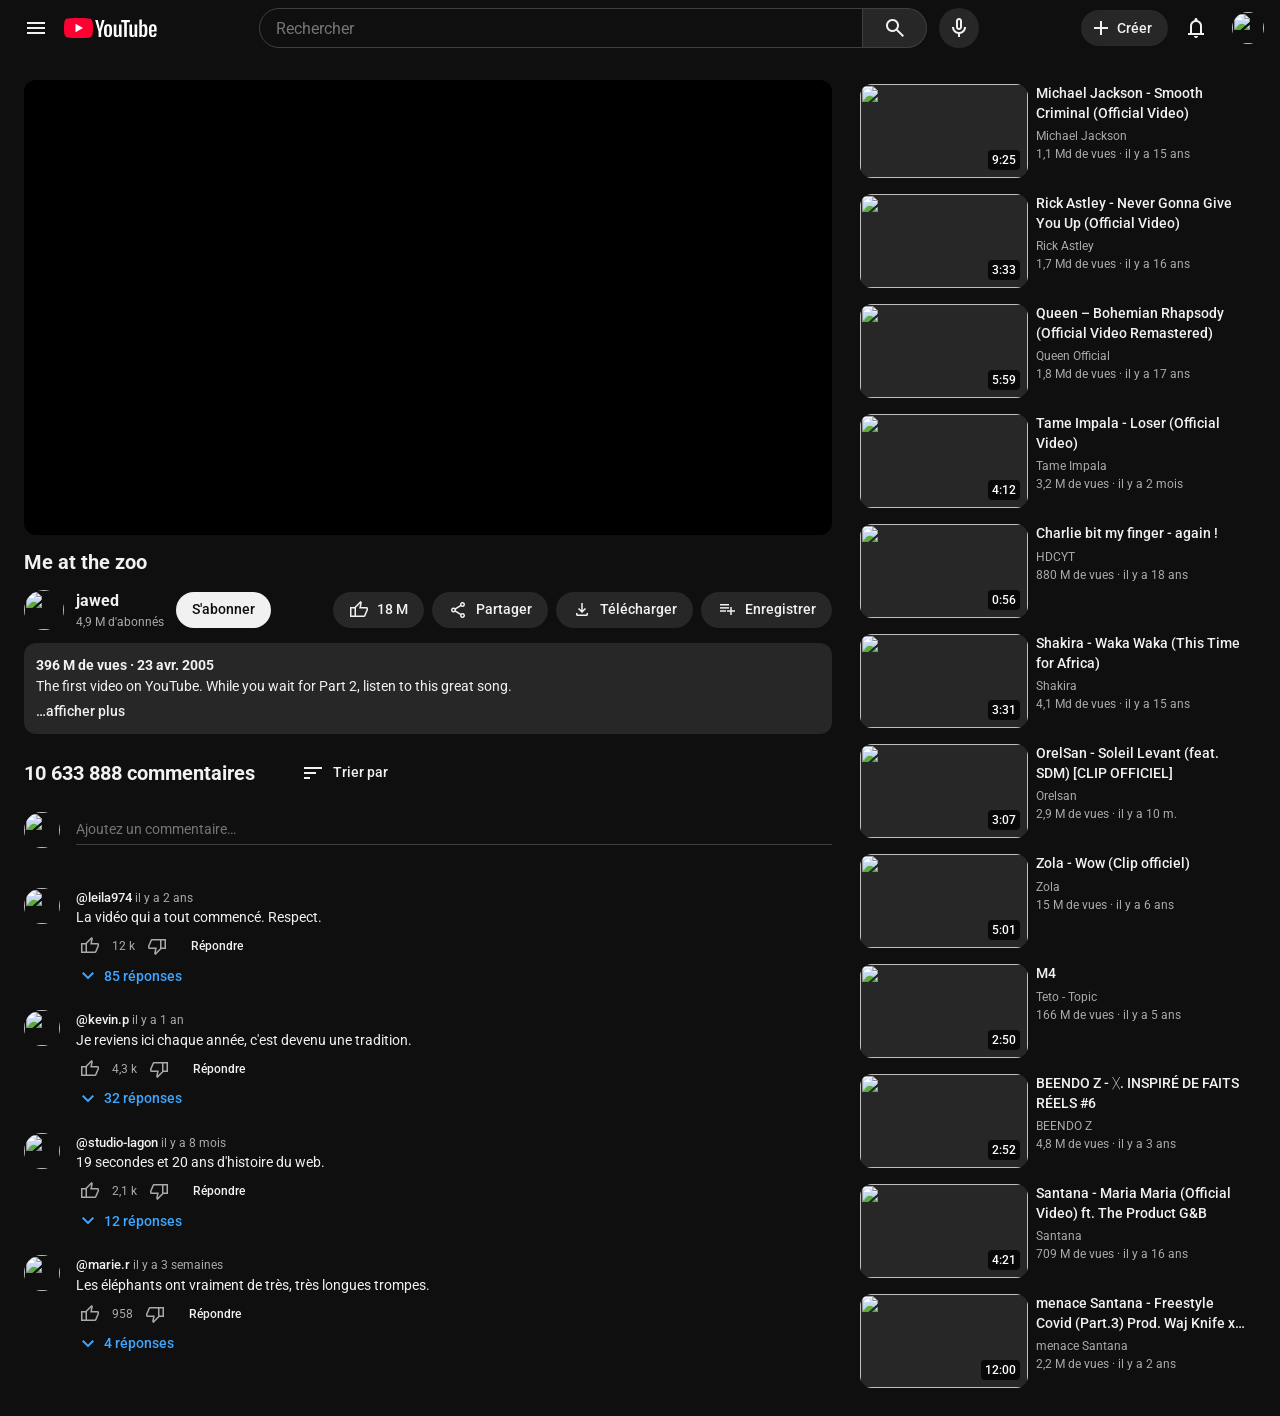
==== commit 20856eec: "fix bugs" ====
--- a/video.html
+++ b/video.html
@@ -13,6 +13,8 @@
     <link rel="stylesheet" href="css/style.css" />
     <!-- Le seul fichier JavaScript : defer = il attend que la page soit lue avant de s'exécuter -->
     <script src="js/script.js" defer></script>
+    <script src="js/videos.js" defer></script>
+    <script src="js/lecteur.js" defer></script>
   </head>
 
   <body class="page-lecteur">
@@ -370,6 +372,72 @@
               <span>4,1 Md de vues · il y a 15 ans</span>
             </span>
           </a>
+          <a class="suggestion" href="video.html">
+            <span class="miniature">
+              <img src="https://i.ytimg.com/vi/0bkBRHRYtcQ/hqdefault.jpg?sqp=-oaymwEnCNACELwBSFryq4qpAxkIARUAAIhCGAHYAQHiAQoIGBACGAY4AUAB&rs=AOn4CLCSweFI0jZgbI6m2PpuyLzFMFqGVQ" alt="" />
+              <span class="duree">3:07</span>
+            </span>
+            <span class="suggestion-texte">
+              <span class="suggestion-titre">OrelSan - Soleil Levant (feat. SDM) [CLIP OFFICIEL]</span>
+              <span>Orelsan</span>
+              <span>2,9 M de vues · il y a 10 m.</span>
+            </span>
+          </a>
+          <a class="suggestion" href="video.html">
+            <span class="miniature">
+              <img src="https://i.ytimg.com/vi/ufhz2KhfY30/hqdefault.jpg?sqp=-oaymwEnCNACELwBSFryq4qpAxkIARUAAIhCGAHYAQHiAQoIGBACGAY4AUAB&rs=AOn4CLD5k-fMiKc27dM-aBOHgq9IHNApow" alt="" />
+              <span class="duree">5:01</span>
+            </span>
+            <span class="suggestion-texte">
+              <span class="suggestion-titre">Zola - Wow (Clip officiel)</span>
+              <span>Zola</span>
+              <span>15 M de vues · il y a 6 ans</span>
+            </span>
+          </a>
+          <a class="suggestion" href="video.html">
+            <span class="miniature">
+              <img src="https://i.ytimg.com/vi/DHYd4EyCE9M/hqdefault.jpg?sqp=-oaymwEnCNACELwBSFryq4qpAxkIARUAAIhCGAHYAQHiAQoIGBACGAY4AUAB&rs=AOn4CLB6OwZH_6X21FNCILIZGgGRMDaGzQ" alt="" />
+              <span class="duree">2:50</span>
+            </span>
+            <span class="suggestion-texte">
+              <span class="suggestion-titre">M4</span>
+              <span>Teto - Topic</span>
+              <span>166 M de vues · il y a 5 ans</span>
+            </span>
+          </a>
+          <a class="suggestion" href="video.html">
+            <span class="miniature">
+              <img src="https://i.ytimg.com/vi/m992HkSwH4E/hqdefault.jpg?sqp=-oaymwEnCNACELwBSFryq4qpAxkIARUAAIhCGAHYAQHiAQoIGBACGAY4AUAB&rs=AOn4CLDQpxKc3MjZ4uI9CUPeH-wVDcpy9A" alt="" />
+              <span class="duree">2:52</span>
+            </span>
+            <span class="suggestion-texte">
+              <span class="suggestion-titre">BEENDO Z - ᚷ. INSPIRÉ DE FAITS RÉELS #6</span>
+              <span>BEENDO Z</span>
+              <span>4,8 M de vues · il y a 3 ans</span>
+            </span>
+          </a>
+          <a class="suggestion" href="video.html">
+            <span class="miniature">
+              <img src="https://i.ytimg.com/vi/nPLV7lGbmT4/hqdefault.jpg?sqp=-oaymwEnCNACELwBSFryq4qpAxkIARUAAIhCGAHYAQHiAQoIGBACGAY4AUAB&rs=AOn4CLBteYJHyA6-LMHjlbXK0hf90kOyNQ" alt="" />
+              <span class="duree">4:21</span>
+            </span>
+            <span class="suggestion-texte">
+              <span class="suggestion-titre">Santana - Maria Maria (Official Video) ft. The Product G&B</span>
+              <span>Santana</span>
+              <span>709 M de vues · il y a 16 ans</span>
+            </span>
+          </a>
+          <a class="suggestion" href="video.html">
+            <span class="miniature">
+              <img src="https://i.ytimg.com/vi/1PID-sRkLOk/hqdefault.jpg?sqp=-oaymwFBCPYBEIoBSFryq4qpAzMIARUAAIhCGAHYAQHiAQoIGBACGAY4AUAB8AEB-AH-CYAC0AWKAgwIABABGEYgZShhMA8=&rs=AOn4CLBhH0trbNkTASXdtChVguZEvCeJRQ" alt="" />
+              <span class="duree">12:00</span>
+            </span>
+            <span class="suggestion-texte">
+              <span class="suggestion-titre">menace Santana - Freestyle Covid (Part.3) Prod. Waj Knife x Yamaica x Lewnwv x V13</span>
+              <span>menace Santana</span>
+              <span>2,2 M de vues · il y a 2 ans</span>
+            </span>
+          </a>
         </aside>
 
       </main>
--- a/css/style.css
+++ b/css/style.css
@@ -558,8 +558,8 @@
 }
 
 .short-card {
-  width: 210px;
   flex-shrink: 0;
+  flex: 0 0 calc((100% - (5 * 15px)) / 5);
 }
 
 .short-card .miniature img {
@@ -721,8 +721,8 @@
 }
 
 .avatar-commentaire {
-  width: 40px;
-  height: 40px;
+  width: var(--avatar-size);
+  height: var(--avatar-size);
 }
 
 .commentaire {
@@ -880,6 +880,16 @@
   min-width: 0;
 }
 
+/* Lecteur vidéo local (créé par js/lecteur.js) : mêmes réglages que l'iframe YouTube */
+.video-cadre video {
+  display: block;
+  width: 100%;
+  aspect-ratio: 16 / 9;
+  border-radius: var(--radius-lg);
+  background-color: #000000;
+  object-fit: contain;
+}
+
 
 /* --- Page vidéo seulement : 1440 px et moins ---
    Comme sur YouTube, la sidebar se réduit en mini-guide (72 px) pour laisser
@@ -887,8 +897,7 @@
    .page-lecteur ajoutée sur son <body>. */
 @media (max-width: 1440px) {
   .page-lecteur .sidebar {
-    width: 72px;
-    padding: var(--space-2) var(--space-1);
+    display: none;
   }
 
   .page-lecteur .sidebar section:not(:first-child),
@@ -1013,6 +1022,10 @@
   .chaine-actions::-webkit-scrollbar {
     display: none;
   }
+
+  .short-card{
+    flex: 0 0 calc((100% - (3 * 16px)) / 4);
+  }
 }
 
 
@@ -1061,6 +1074,10 @@
   .chaine-actions {
     width: 100%;
   }
+
+  .short-card{
+    flex: 0 0 calc((100% - (2 * 16px)) / 3);
+  }
 }
 
 
@@ -1153,6 +1170,11 @@
     width: 32px;
     height: 32px;
   }
+
+  .short-card{
+    flex: 0 0 calc((100% - 16px) / 2);
+  }
+
 }
 
 
